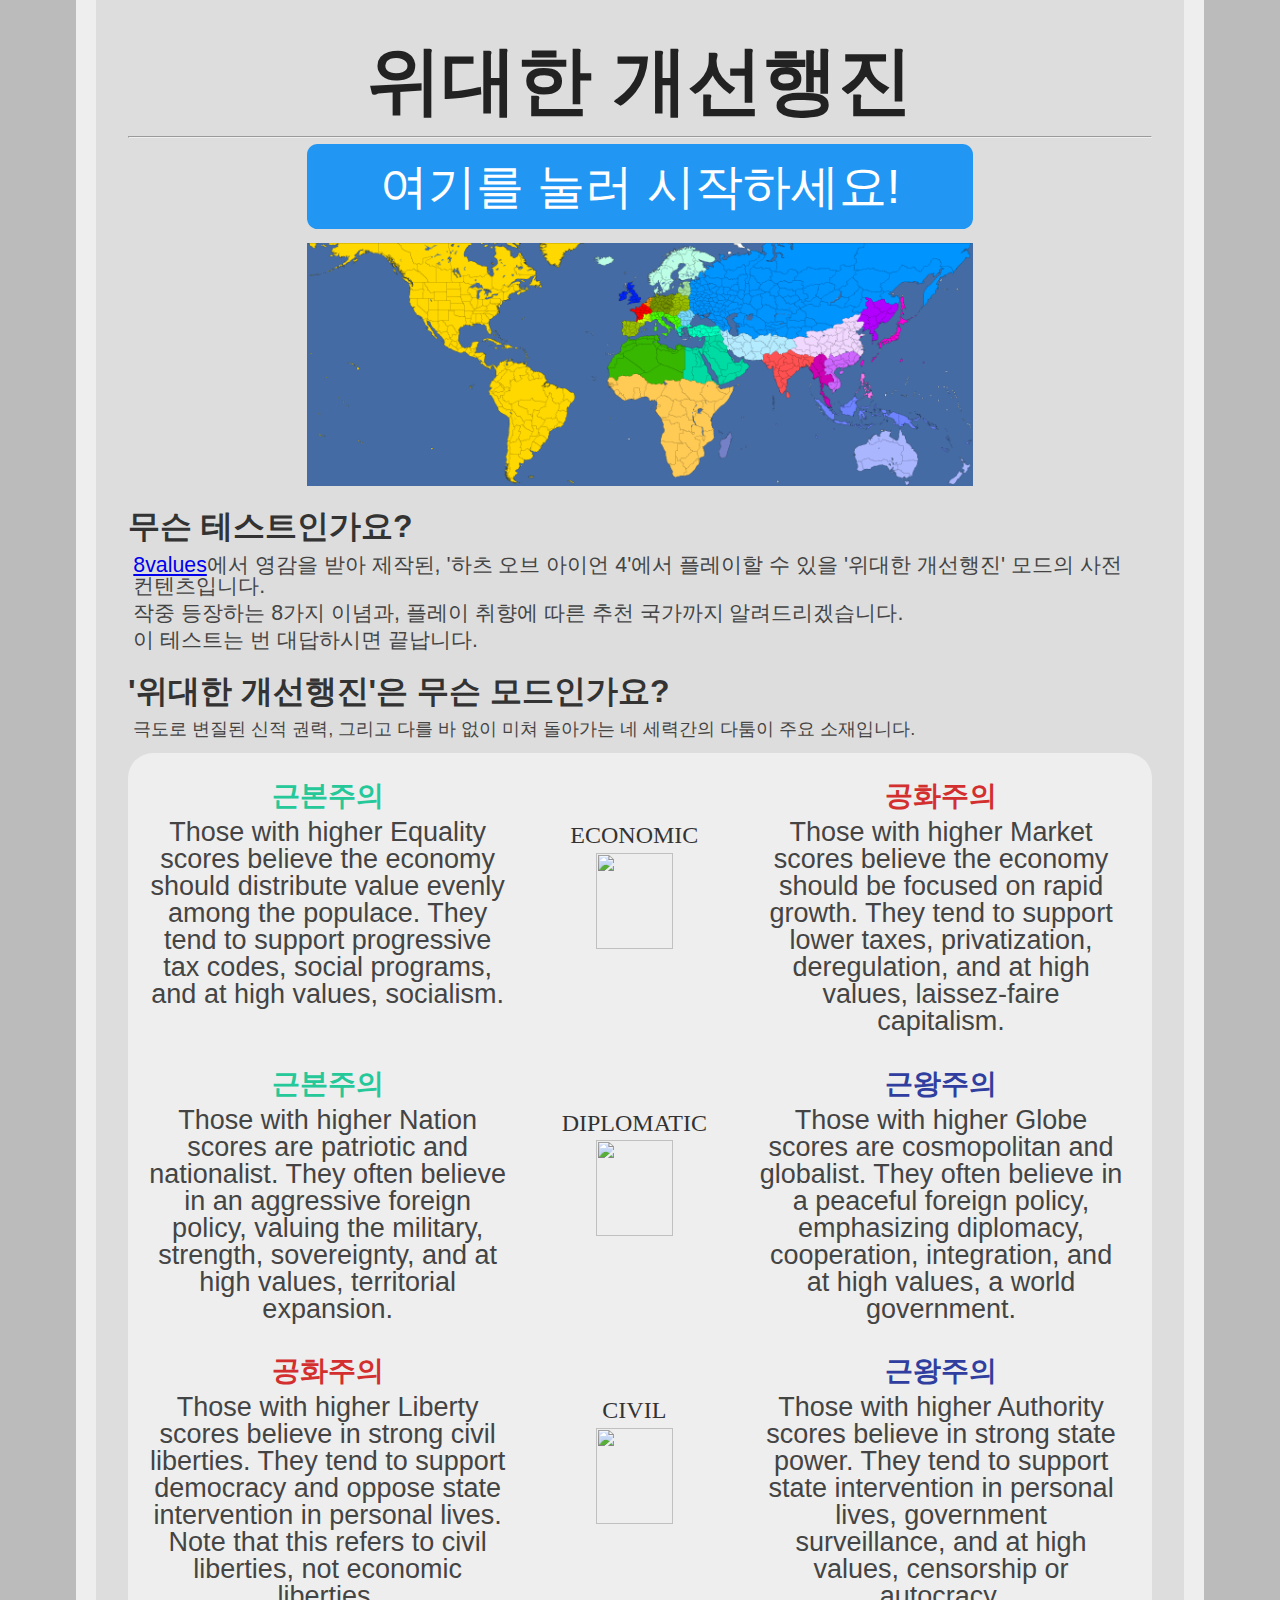
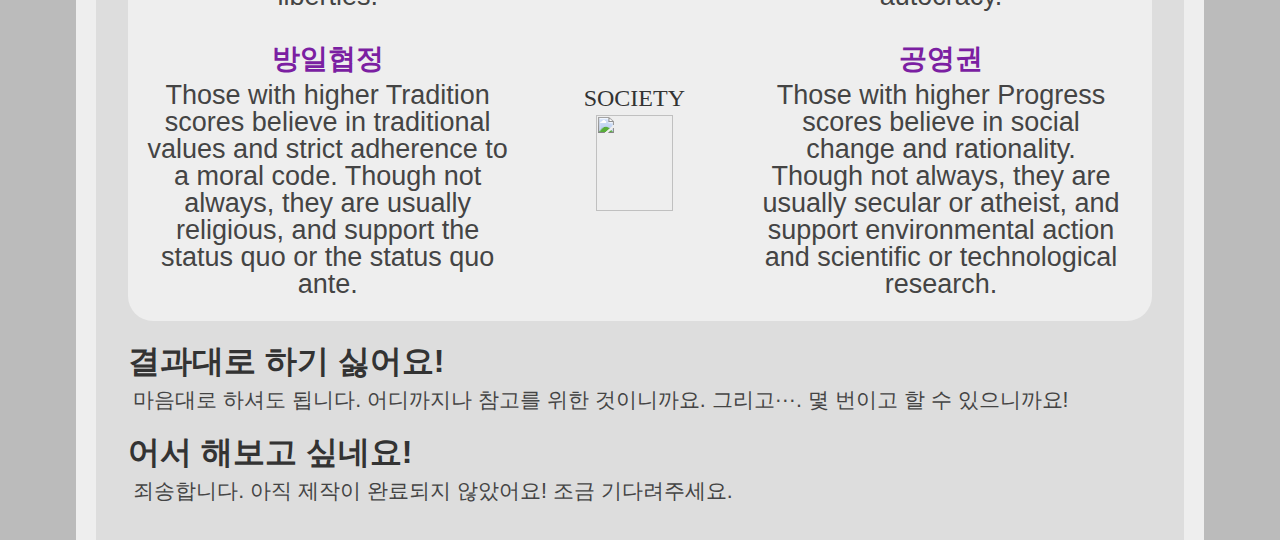
==== index.html @ 9144315d "Update index.html" ====
<head>
<link href="https://fonts.googleapis.com/css?family=Montserrat:300,400,700|Roboto:400,700" rel="stylesheet">
<link href='style.css' rel='stylesheet' type='text/css'>
<title>어떤 세력이 내게 맞을까? - 위대한 개선행진</title>
<link rel="icon" type="x-icon" href="icon.png">
<link rel="shortcut icon" type="x-icon" href="icon.png">
<meta charset="utf-8">
</head>
<body>
<h1>위대한 개선행진</h1>
<hr>
<button class="button" onclick="location.href='instructions.html';" style="font-size:36pt;">여기를 눌러 시작하세요!</button>
<img src="map.png" class="center"></img>

<h2>무슨 테스트인가요?</h2>
<p><a href="https://8values.github.io">8values</a>에서 영감을 받아 제작된, '하츠 오브 아이언 4'에서 플레이할 수 있을 '위대한 개선행진' 모드의 사전 컨텐츠입니다.</p>
<p>작중 등장하는 8가지 이념과, 플레이 취향에 따른 추천 국가까지 알려드리겠습니다.</p>
<p>이 테스트는 <b><u><span id="numOfQuestions"></span></u></b>번 대답하시면 끝납니다.</p>

<h2>'위대한 개선행진'은 무슨 모드인가요?</h2>
    <p style="font-size: 18px;">극도로 변질된 신적 권력, 그리고 다를 바 없이 미쳐 돌아가는 네 세력간의 다툼이 주요 소재입니다.</p>
    <div class="explanation_bg">
        <div class="spacer">
            <div class="explanation_blurb_left">
                <p class="value"><b style="color:#24c899;">근본주의</b></p>
                <p class="blurb-text">
                    Those with higher Equality scores believe the economy should distribute value evenly among the populace. They tend to support progressive tax codes, social programs, and at high values, socialism.
                </p>
            </div>
            <div class="explanation_axis">
                <p class="axis_name">ECONOMIC</p>
                <img class="arrow" src="double_arrow.svg"></img>
            </div>
            <div class="explanation_blurb_right">
                <p class="value"><b style="color:#d32f2f;">공화주의</b></p>
                <p class="blurb-text">
                    Those with higher Market scores believe the economy should be focused on rapid growth. They tend to support lower taxes, privatization, deregulation, and at high values, laissez-faire capitalism.
                </p>
            </div>
        </div>
        <div class="spacer">
            <div class="explanation_blurb_left">
                <p class="value"><b style="color:#24c899;">근본주의</b></p>
                <p class="blurb-text">
                    Those with higher Nation scores are patriotic and nationalist. They often believe in an aggressive foreign policy, valuing the military, strength, sovereignty, and at high values, territorial expansion.
                </p>
            </div>
            <div class="explanation_axis">
                <p class="axis_name">DIPLOMATIC</p>
                <img class="arrow" src="double_arrow.svg"></img>
            </div>
            <div class="explanation_blurb_right">
                <p class="value"><b style="color:#303f9f;">근왕주의</b></p>
                <p class="blurb-text">
                    Those with higher Globe scores are cosmopolitan and globalist. They often believe in a peaceful foreign policy, emphasizing diplomacy, cooperation, integration, and at high values, a world government.
                </p>
            </div>
        </div>
        <div class="spacer">
            <div class="explanation_blurb_left">
                <p class="value"><b style="color:#d32f2f;">공화주의</b></p>
                <p class="blurb-text">
                    Those with higher Liberty scores believe in strong civil liberties. They tend to support democracy and oppose state intervention in personal lives. Note that this refers to civil liberties, not economic liberties.
                </p>
            </div>
            <div class="explanation_axis">
                <p class="axis_name">CIVIL</p>
                <img class="arrow" src="double_arrow.svg"></img>
            </div>
            <div class="explanation_blurb_right">
                <p class="value"><b style="color:#303f9f;">근왕주의</b></p>
                <p class="blurb-text">
                    Those with higher Authority scores believe in strong state power. They tend to support state intervention in personal lives, government surveillance, and at high values, censorship or autocracy.
                </p>
            </div>
        </div>
        <div class="spacer">
            <div class="explanation_blurb_left">
                <p class="value"><b style="color:#7b1fa2;">방일협정</b></p>
                <p class="blurb-text">
                    Those with higher Tradition scores believe in traditional values and strict adherence to a moral code. Though not always, they are usually religious, and support the status quo or the status quo ante.
                </p>
            </div>
            <div class="explanation_axis">
                <p class="axis_name">SOCIETY</p>
                <img class="arrow" src="double_arrow.svg"></img>
            </div>
            <div class="explanation_blurb_right">
                <p class="value"><b style="color:#7b1fa2;">공영권</b></p>
                <p class="blurb-text">
                    Those with higher Progress scores believe in social change and rationality. Though not always, they are usually secular or atheist, and support environmental action and scientific or technological research.
                </p>
            </div>
        </div>
        <br/>
    </div>

<h2>결과대로 하기 싫어요!</h2>
    <p>마음대로 하셔도 됩니다. 어디까지나 참고를 위한 것이니까요. 그리고···. 몇 번이고 할 수 있으니까요!</p>
<h2>어서 해보고 싶네요!</h2>
    <p>죄송합니다. 아직 제작이 완료되지 않았어요! 조금 기다려주세요.</p>


<!-- This is the script for the page itself -->
<script type="application/javascript"src="questions.js"></script>
<script type="text/javascript">
    document.getElementById("numOfQuestions").innerHTML = questions.length;
</script>
</body>
---- style.css ----
@font-face {
    font-family: 'RixYeoljeongdo_Regular';
    src: url('https://cdn.jsdelivr.net/gh/projectnoonnu/noonfonts_2102-01@1.0/RixYeoljeongdo_Regular.woff') format('woff');
    font-weight: normal;
    font-style: normal;
}
@font-face {
    font-family: 'EliceDigitalBaeum_Regular';
    src: url('https://cdn.jsdelivr.net/gh/projectnoonnu/noonfonts_2105_2@1.0/EliceDigitalBaeum_Regular.woff') format('woff');
    font-weight: normal;
    font-style: normal;
}

html {
    background-color: #bbbbbb;
    padding: 0px;
}
body {
    width: 80%;
    min-height: calc(100vh - 4em);
    margin: 0 auto;
    padding: 2em;
    background-color: #dddddd;
    border-color: #eeeeee;
    border-left-style: solid;
    border-right-style: solid;
    border-width: 20px;
}
p {
    color: #444444;
    font-family: 'EliceDigitalBaeum_Regular', sans-serif;
    font-size: 16pt;
    line-height: 1;
    margin: 4pt;
}

p.value {
    margin-top: 22px;
    margin-bottom: 22px;
    text-indent: -16pt;
    margin-left: 20pt;
    font-size: 28px;
    line-height: 2.11666656px;
    font-family: 'RixYeoljeongdo_Regular';
}

p.blurb-text {
    font-size: 27px;
}

p.axis_name {
    margin-top: 50px;
    color: #333333;
    font-size: 24px;
    font-family: 'RixYeoljeongdo_Regular';
}
p.question {
    margin: 16pt auto;
    color: #333333;
    font-family: 'EliceDigitalBaeum_Regular', sans-serif;
    font-weight: normal;
    width: 70%;
    min-width: 500pt;
    min-height: 144pt;
    background-color: #eeeeee;
    padding: 16pt;
    border-radius: 16pt;
    font-size: 36pt;
    display: flex;
    justify-content: center;
    align-items: center;
    text-align: center;

}
h1 {
    color: #222222;
    font-family: 'RixYeoljeongdo_Regular', sans-serif;
    font-size: 56pt;
    text-align: center;
    line-height: 72pt;
    margin-top: 0pt;
    margin-bottom: 0pt;
}
h2 {
    color: #333333;
    font-family: 'RixYeoljeongdo_Regular', sans-serif;
    font-size: 24pt;
    line-height: 36pt;
    margin-top: 12pt;
    margin-bottom: 0pt;
}
li {
    font-size: 16pt;
    text-indent: 16pt;
}
a {
    font-family: inherit;
}
img.center {
    display: block;
    margin: 1em auto;
    width: 50%;
    min-width: 500pt;
}
.spacer {
    display: flex;
}
.spacer > div{
    margin-top: 20px;
    display: inline-block;
    *display: inline; /* For IE7 */
    text-align: center;
}
.button {
    background-color: #2196f3;
    font-family: 'RixYeoljeongdo_Regular', sans-serif;
    border: none;
    border-radius: 8pt;
    color: white;
    padding: 8pt;
    width: 50%;
    min-width: 500pt;
    text-align: center;
    text-decoration: none;
    display: block;
    font-size: 24pt;
    margin: -2px auto;
    cursor: pointer;
}
.button:hover, .button:focus { background: #1687e0; }
.stronglyAgree { background: #1b5e20; }
.stronglyAgree:hover, .stronglyAgree:focus { background: #154a19; }
.agree { background: #4caf50; }
.agree:hover, .agree:focus { background: #29942e; }
.neutral { background: #949494; }
.neutral:hover, .neutral:focus { background: #656565; }
.disagree { background: #f44336; }
.disagree:hover, .disagree:focus { background: #d6271a; }
.stronglyDisagree { background: #b71c1c; }
.stronglyDisagree:hover, .stronglyDisagree:focus { background: #a00e0e; }

.small_button, .small_button_off {
    background-color: #333;
    font-family: 'Montserrat', sans-serif;
    border: none;
    border-radius: 8pt;
    color: white;
    padding: 8pt;
    width: 10%;
    min-width: 100pt;
    text-align: center;
    text-decoration: none;
    display: block;
    font-size: 18pt;
    margin: -2px auto;
    cursor: pointer;
}

.small_button:hover, .small_button:focus {
    background: #222;
}

.small_button_off {
    background-color: #ddd;
    color: #888;
    border: 2px solid #888;
    cursor: not-allowed;
    margin: -4px auto;
}
.arrow {
    width: 60%;
    height: auto;
}
div.explanation_blurb_left {
    vertical-align: top;
    width: 37%;
    margin-left: 1%;
    margin-right: 1%;
}
div.explanation_blurb_right {
    vertical-align: top;
    width: 37%;
    margin-left: 1%;
    margin-right: 1%;
}
div.explanation_axis {
    width: 20.9%;
    vertical-align: top;
}
div.axis {
    width: 100%;
    display: flex;
    align-items: center;
    justify-content: center;
}
div.bar {
    height: 36pt;
    line-height: 36pt;
    padding: 8pt;
    margin-top: 4pt;
    margin-bottom: 4pt;
    border-width: 4px;
    border-right-width: 1px;
    border-top-style: solid;
    border-bottom-style: solid;
    border-color: #222222;
    background-color: #eeeeee;
    display: block;
    width: 50%;
}
div.text-wrapper {
    font-family: 'RixYeoljeongdo_Regular', sans-serif;
    font-size: 36pt;
    line-height: 36pt;
    color: #222222;
    display: inline-block;
}
div.equality {
    background-color: #f44336;
    text-align: left;
    border-right-style: solid;
}
div.wealth {
    background-color: #00897b;
    text-align: right;
    border-left-style: solid;
}
div.liberty {
    background-color: #ffeb3b;
    text-align: left;
    border-right-style: solid;
}
div.authority {
    background-color: #3f51b5;
    text-align: right;
    border-left-style: solid;
}
div.peace {
    background-color: #03a9f4;
    text-align: right;
    border-left-style: solid;
}
div.might {
    background-color: #ff9800;
    text-align: left;
    border-right-style: solid;
}
div.progress {
    background-color: #9c27b0;
    text-align: right;
    border-left-style: solid;
}
div.tradition {
    background-color: #8bc34a;
    text-align: left;
    border-right-style: solid;
}
span.weight-300 {
    font-weight: 300;
}
.explanation_bg {
    background-color: #eeeeee;
    border-radius: 25px;
    margin-top: 15px;
}
#banner {
    border-color: #444444;
    border-style: solid;
    border-width: 2px;
    border-radius: 8pt;
    display: block;
    margin: 8pt;
    margin-left: auto;
    margin-right: auto;
}
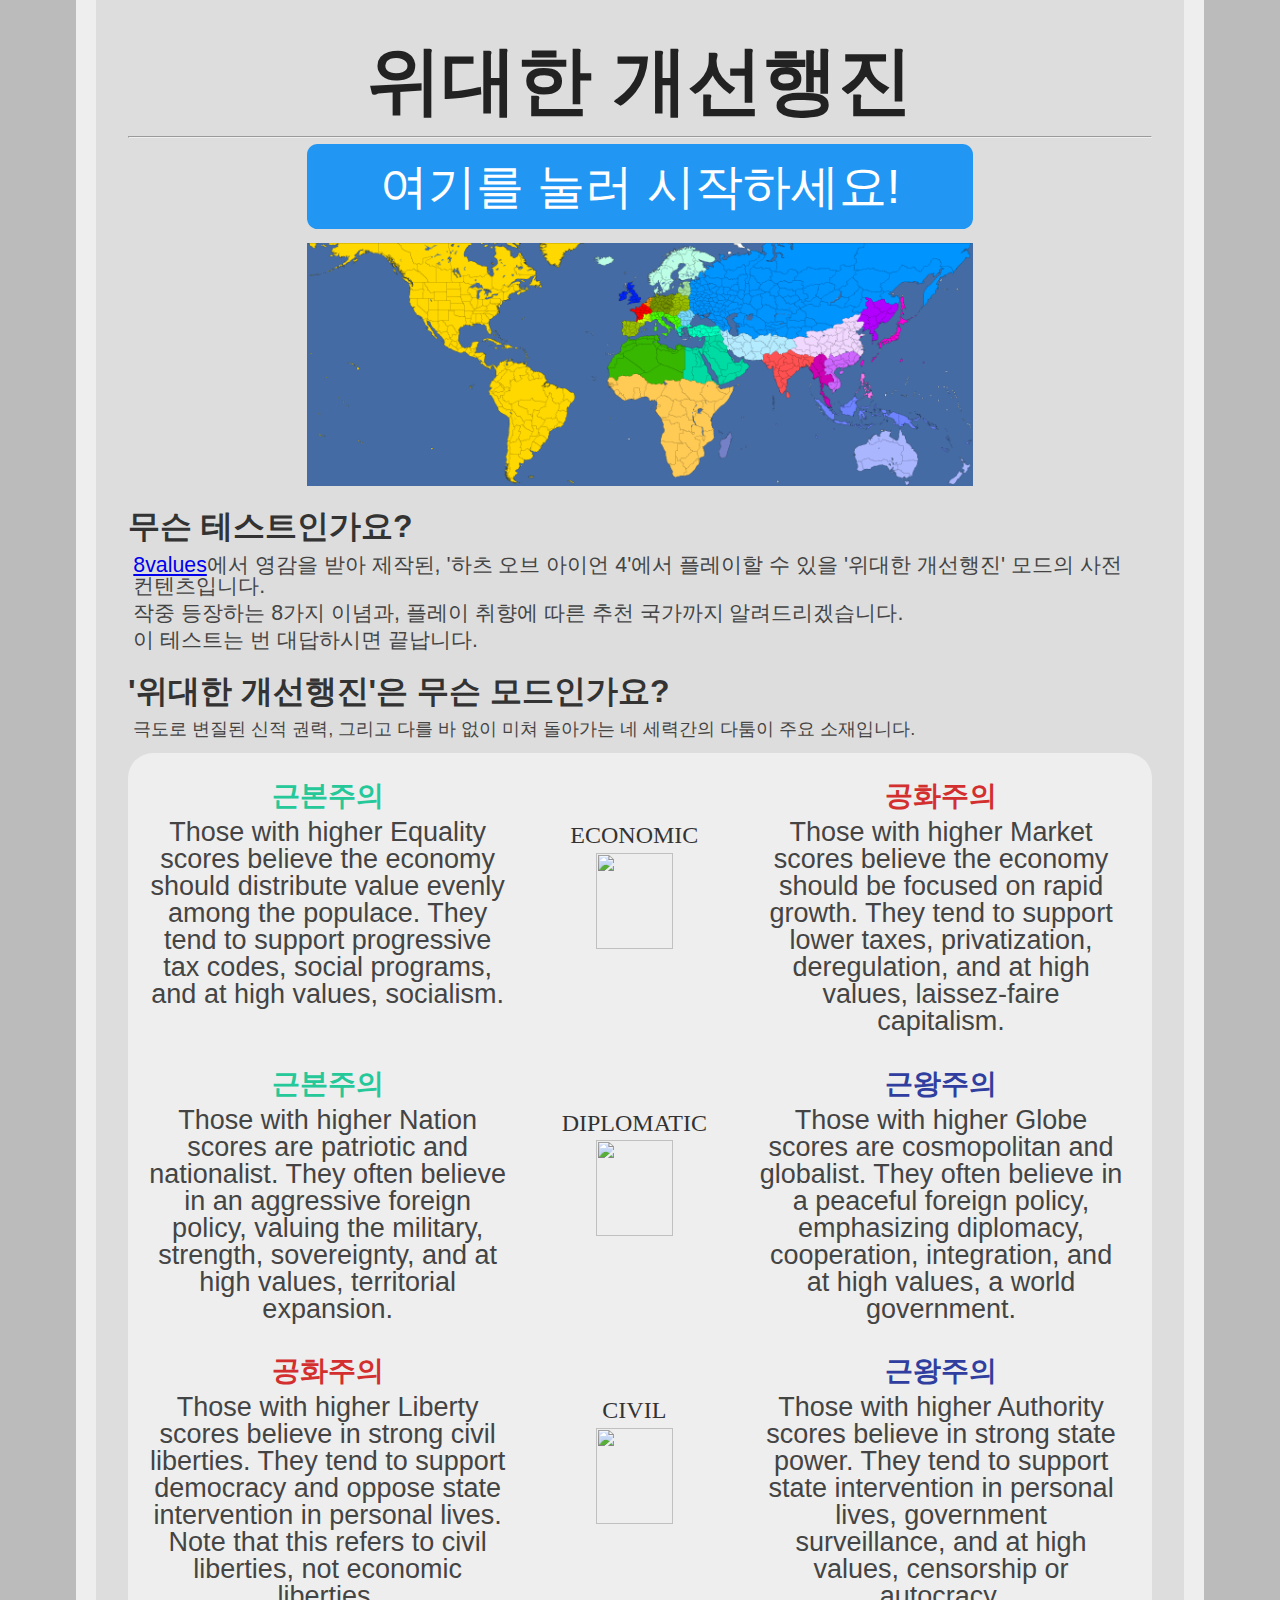
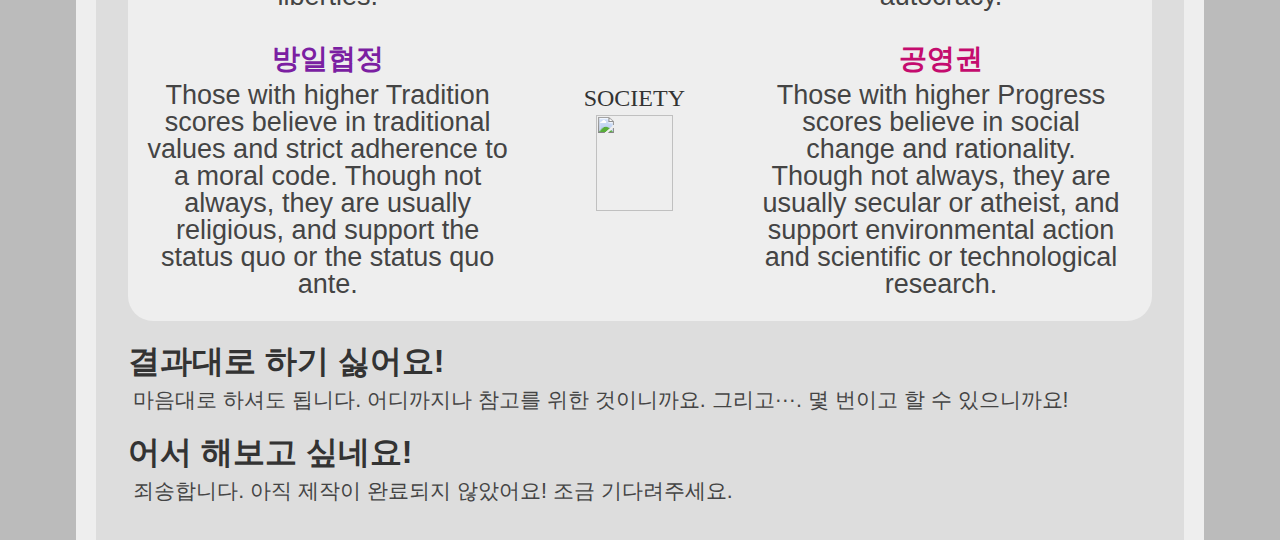
==== commit 6bef2682: "Update index.html" ====
--- a/index.html
+++ b/index.html
@@ -86,7 +86,7 @@
                 <img class="arrow" src="double_arrow.svg"></img>
             </div>
             <div class="explanation_blurb_right">
-                <p class="value"><b style="color:#7b1fa2;">공영권</b></p>
+                <p class="value"><b style="color:#c40c6e;">공영권</b></p>
                 <p class="blurb-text">
                     Those with higher Progress scores believe in social change and rationality. Though not always, they are usually secular or atheist, and support environmental action and scientific or technological research.
                 </p>
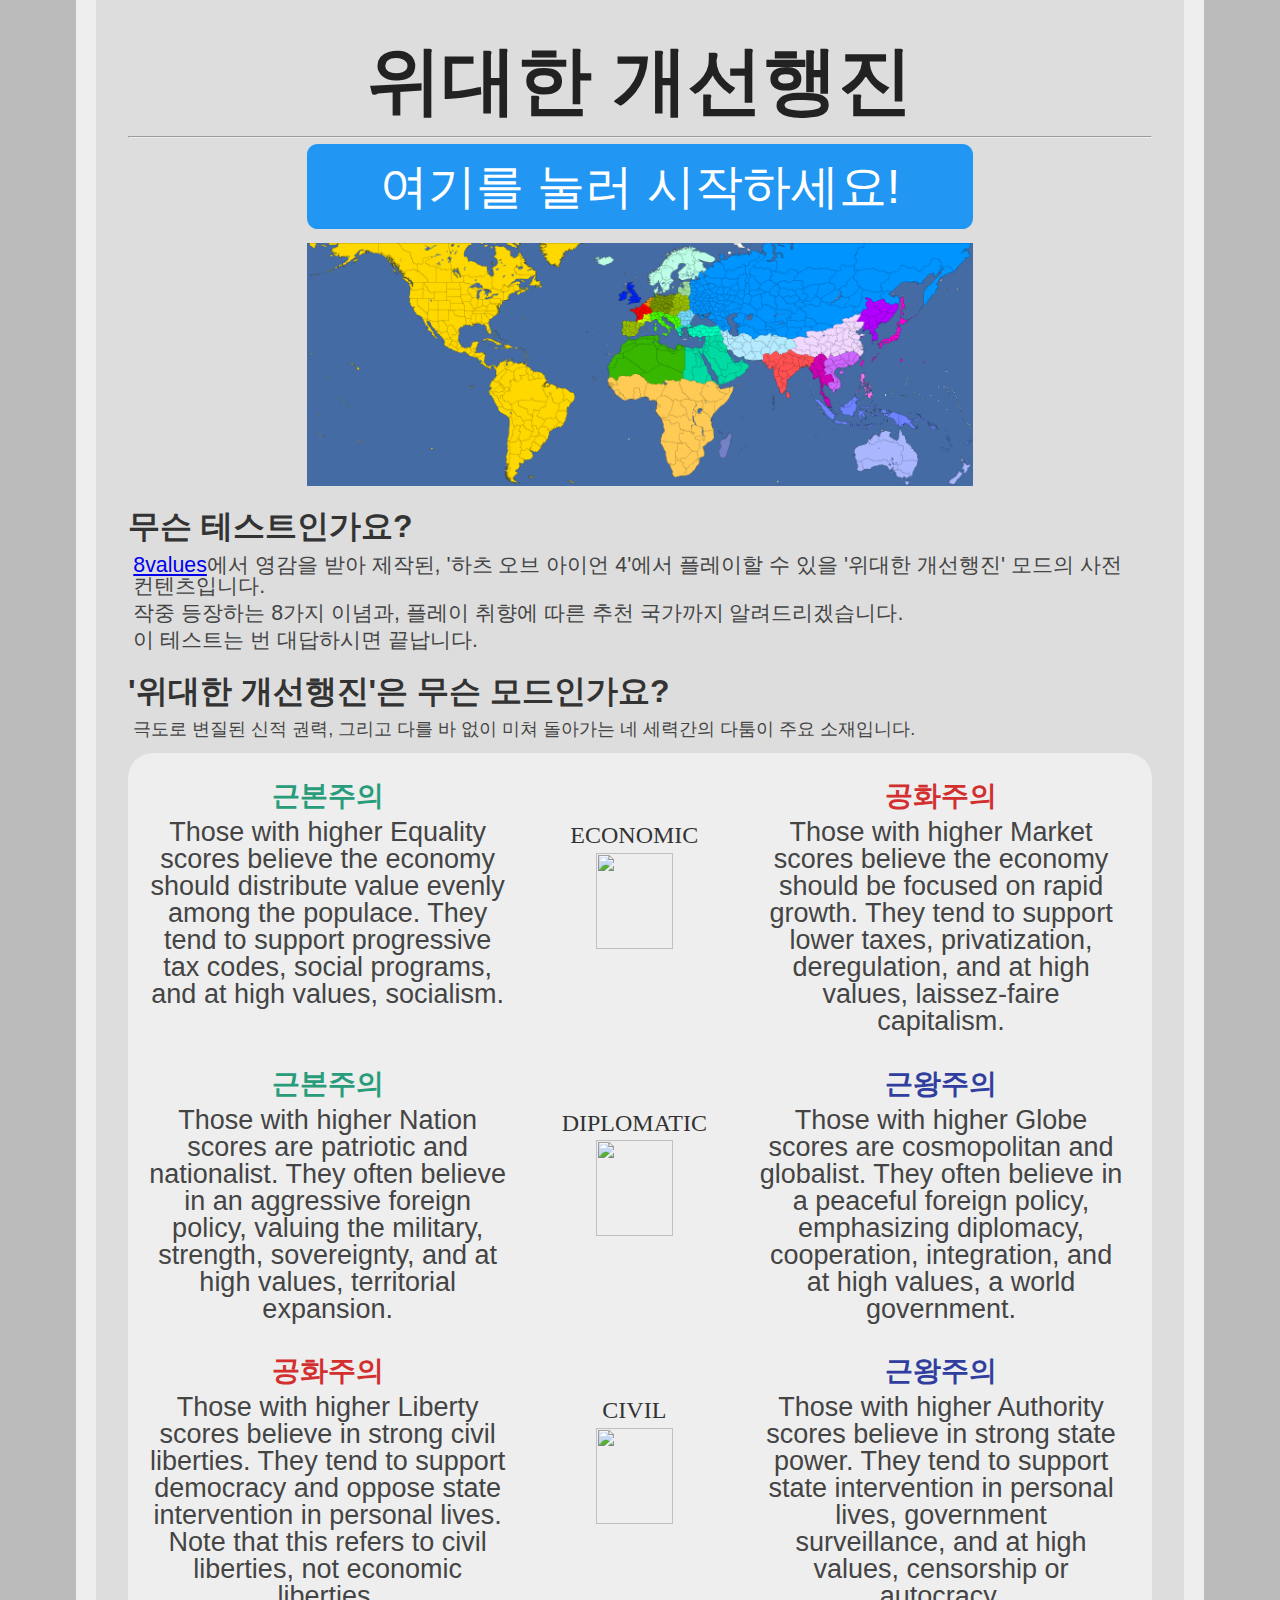
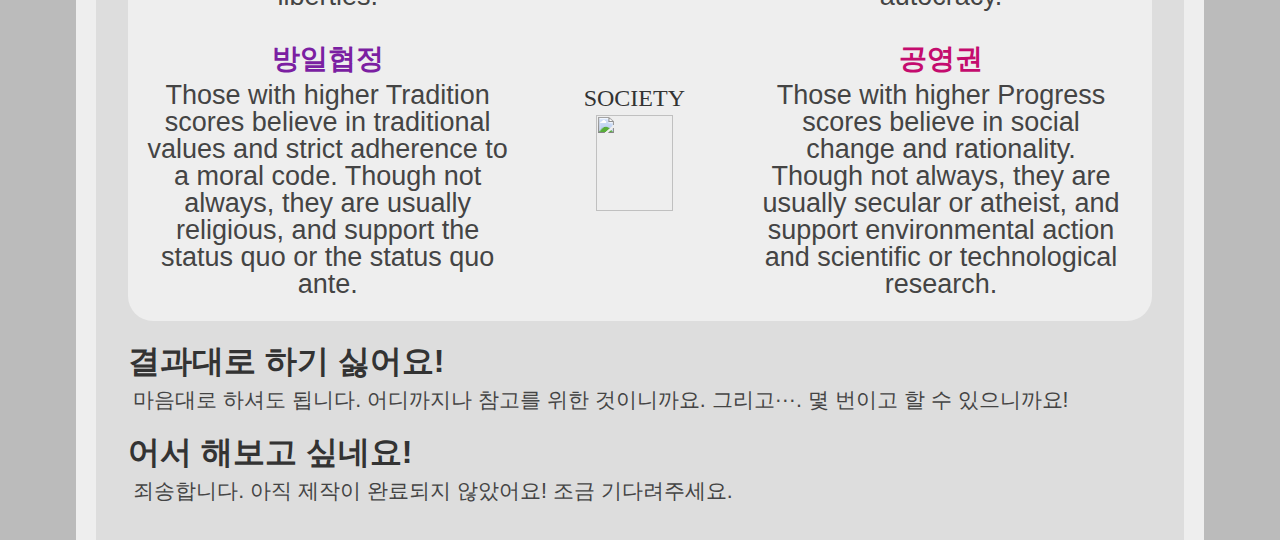
==== commit 0114a262: "Update index.html" ====
--- a/index.html
+++ b/index.html
@@ -22,7 +22,7 @@
     <div class="explanation_bg">
         <div class="spacer">
             <div class="explanation_blurb_left">
-                <p class="value"><b style="color:#24c899;">근본주의</b></p>
+                <p class="value"><b style="color:#289c7b;">근본주의</b></p>
                 <p class="blurb-text">
                     Those with higher Equality scores believe the economy should distribute value evenly among the populace. They tend to support progressive tax codes, social programs, and at high values, socialism.
                 </p>
@@ -40,7 +40,7 @@
         </div>
         <div class="spacer">
             <div class="explanation_blurb_left">
-                <p class="value"><b style="color:#24c899;">근본주의</b></p>
+                <p class="value"><b style="color:#289c7b;">근본주의</b></p>
                 <p class="blurb-text">
                     Those with higher Nation scores are patriotic and nationalist. They often believe in an aggressive foreign policy, valuing the military, strength, sovereignty, and at high values, territorial expansion.
                 </p>
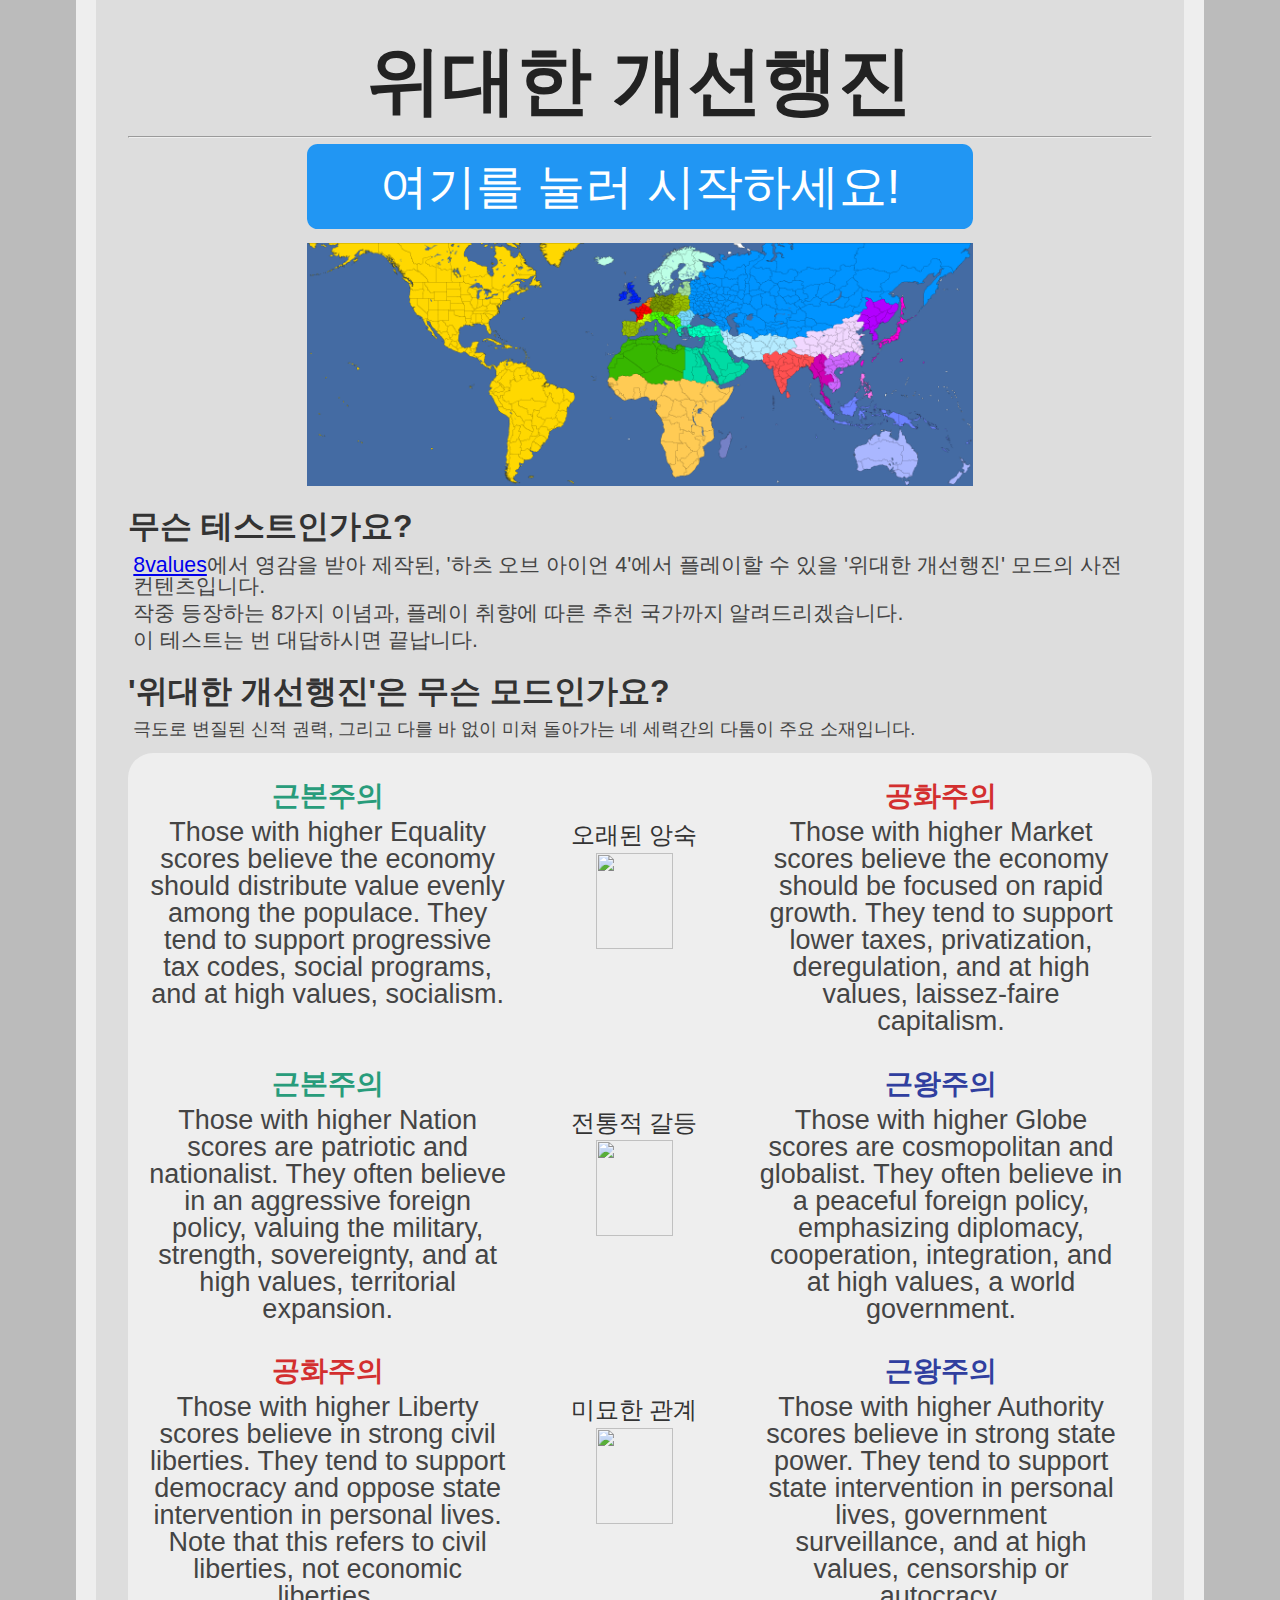
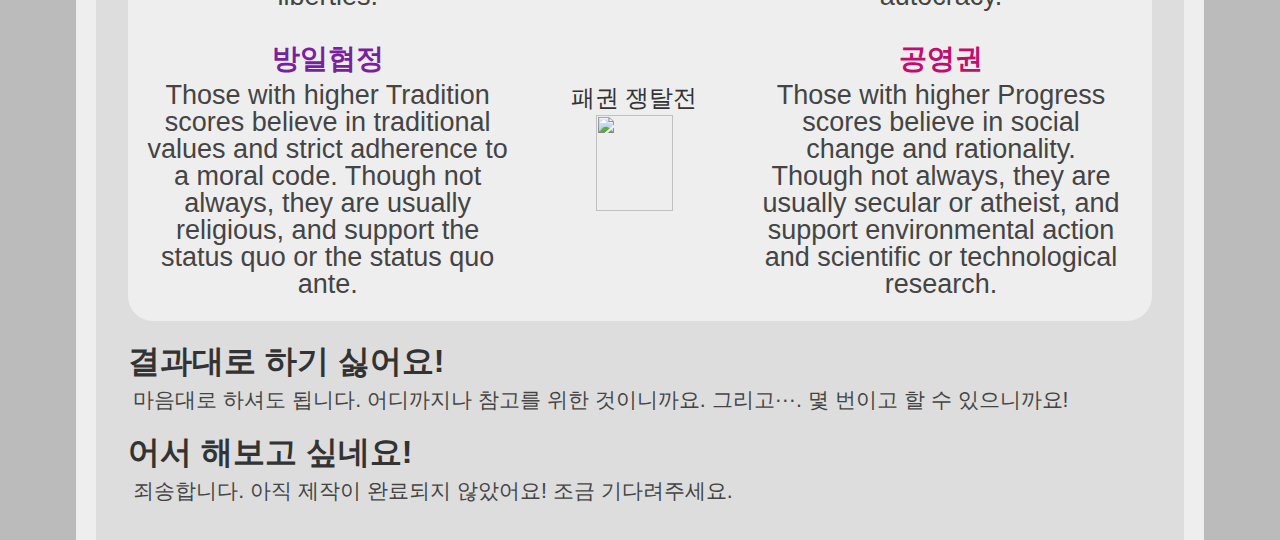
==== commit 4ca2ddb6: "Update index.html" ====
--- a/index.html
+++ b/index.html
@@ -28,8 +28,8 @@
                 </p>
             </div>
             <div class="explanation_axis">
-                <p class="axis_name">ECONOMIC</p>
-                <img class="arrow" src="double_arrow.svg"></img>
+                <p class="axis_name">오래된 앙숙</p>
+                <img class="arrow" src="arrow_red.svg"></img>
             </div>
             <div class="explanation_blurb_right">
                 <p class="value"><b style="color:#d32f2f;">공화주의</b></p>
@@ -46,8 +46,8 @@
                 </p>
             </div>
             <div class="explanation_axis">
-                <p class="axis_name">DIPLOMATIC</p>
-                <img class="arrow" src="double_arrow.svg"></img>
+                <p class="axis_name">전통적 갈등</p>
+                <img class="arrow" src="arrow_red.svg"></img>
             </div>
             <div class="explanation_blurb_right">
                 <p class="value"><b style="color:#303f9f;">근왕주의</b></p>
@@ -64,7 +64,7 @@
                 </p>
             </div>
             <div class="explanation_axis">
-                <p class="axis_name">CIVIL</p>
+                <p class="axis_name">미묘한 관계</p>
                 <img class="arrow" src="double_arrow.svg"></img>
             </div>
             <div class="explanation_blurb_right">
@@ -82,8 +82,8 @@
                 </p>
             </div>
             <div class="explanation_axis">
-                <p class="axis_name">SOCIETY</p>
-                <img class="arrow" src="double_arrow.svg"></img>
+                <p class="axis_name">패권 쟁탈전</p>
+                <img class="arrow" src="arrow_red.svg"></img>
             </div>
             <div class="explanation_blurb_right">
                 <p class="value"><b style="color:#c40c6e;">공영권</b></p>
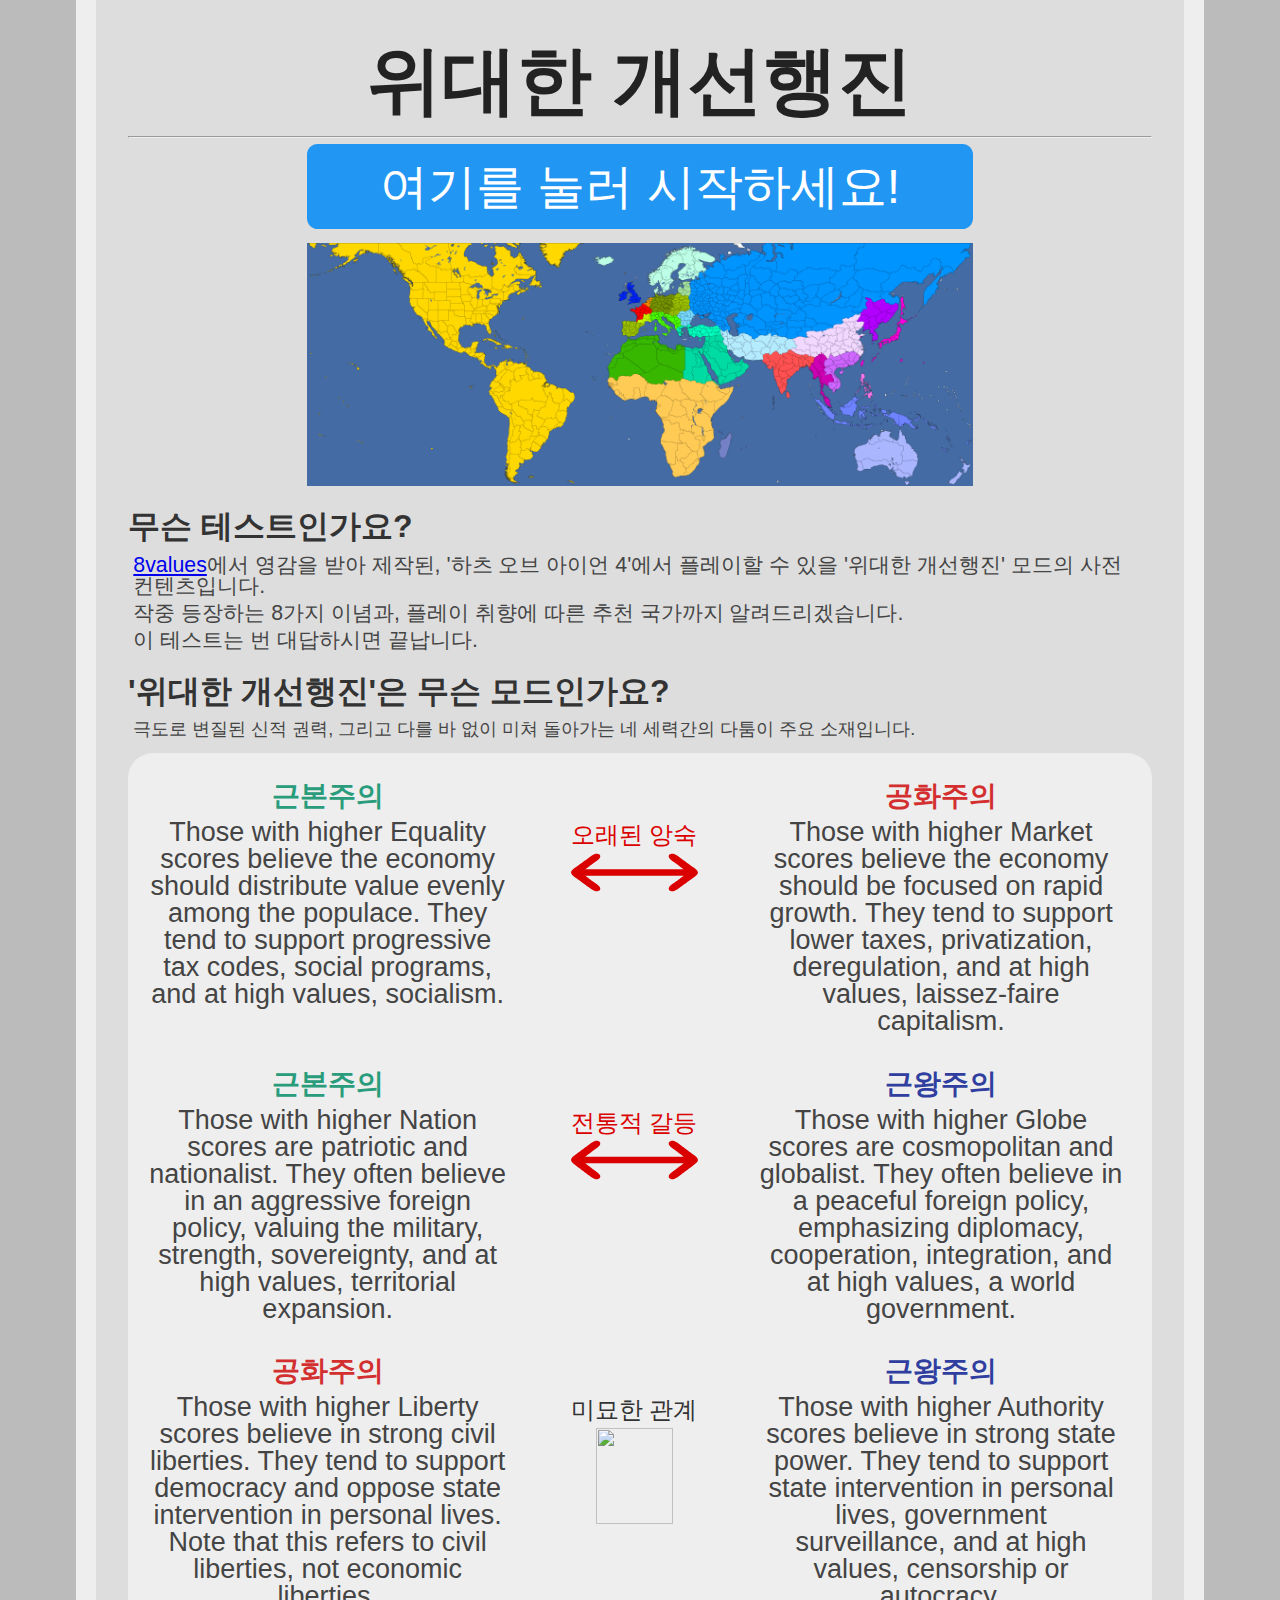
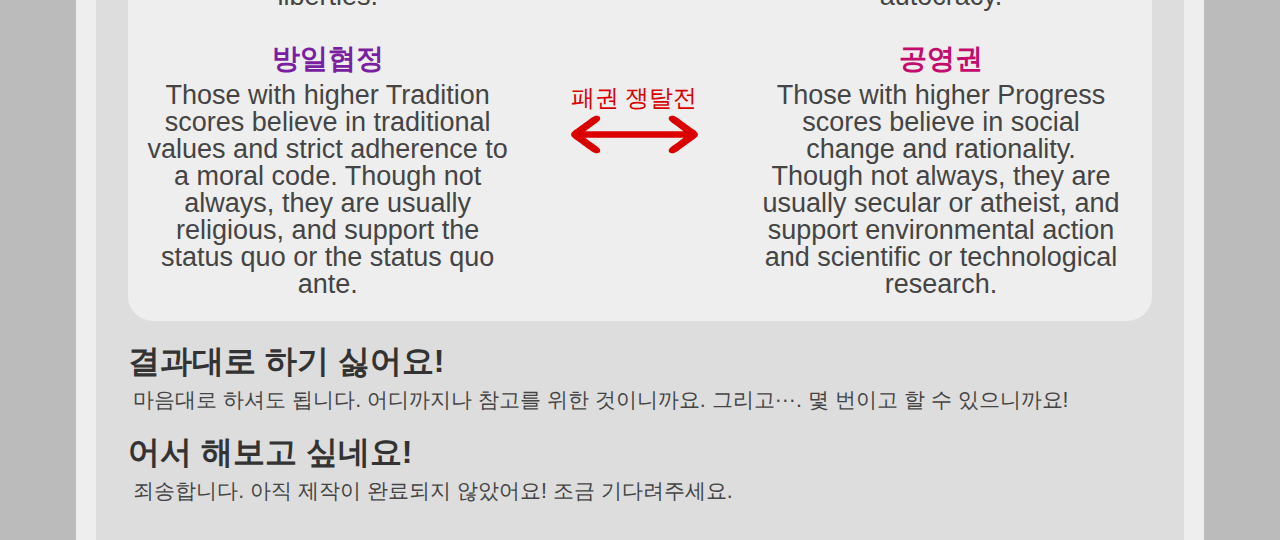
==== commit 1562dd12: "Update index.html" ====
--- a/index.html
+++ b/index.html
@@ -28,7 +28,7 @@
                 </p>
             </div>
             <div class="explanation_axis">
-                <p class="axis_name">오래된 앙숙</p>
+                <p class="axis_name" style="color:#db0000">오래된 앙숙</p>
                 <img class="arrow" src="arrow_red.svg"></img>
             </div>
             <div class="explanation_blurb_right">
@@ -46,7 +46,7 @@
                 </p>
             </div>
             <div class="explanation_axis">
-                <p class="axis_name">전통적 갈등</p>
+                <p class="axis_name" style="color:#db0000">전통적 갈등</p>
                 <img class="arrow" src="arrow_red.svg"></img>
             </div>
             <div class="explanation_blurb_right">
@@ -82,7 +82,7 @@
                 </p>
             </div>
             <div class="explanation_axis">
-                <p class="axis_name">패권 쟁탈전</p>
+                <p class="axis_name" style="color:#db0000">패권 쟁탈전</p>
                 <img class="arrow" src="arrow_red.svg"></img>
             </div>
             <div class="explanation_blurb_right">
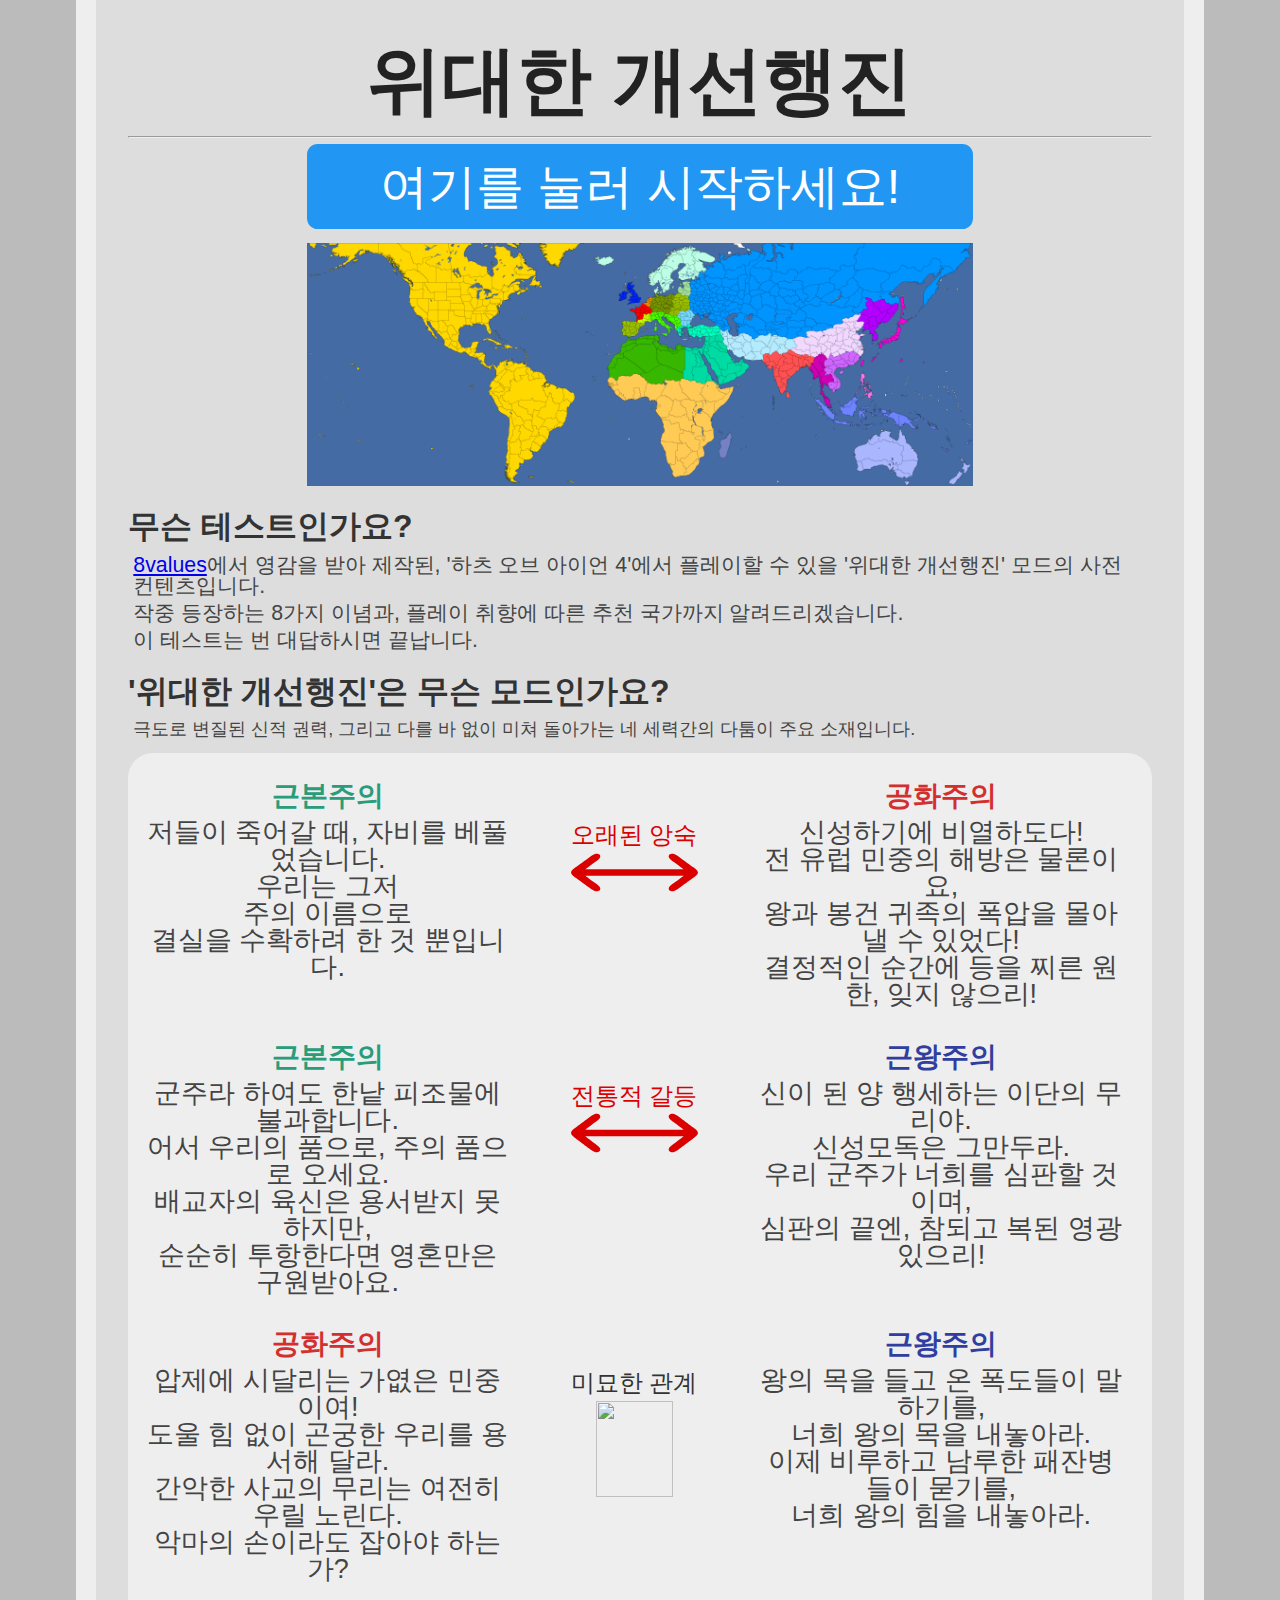
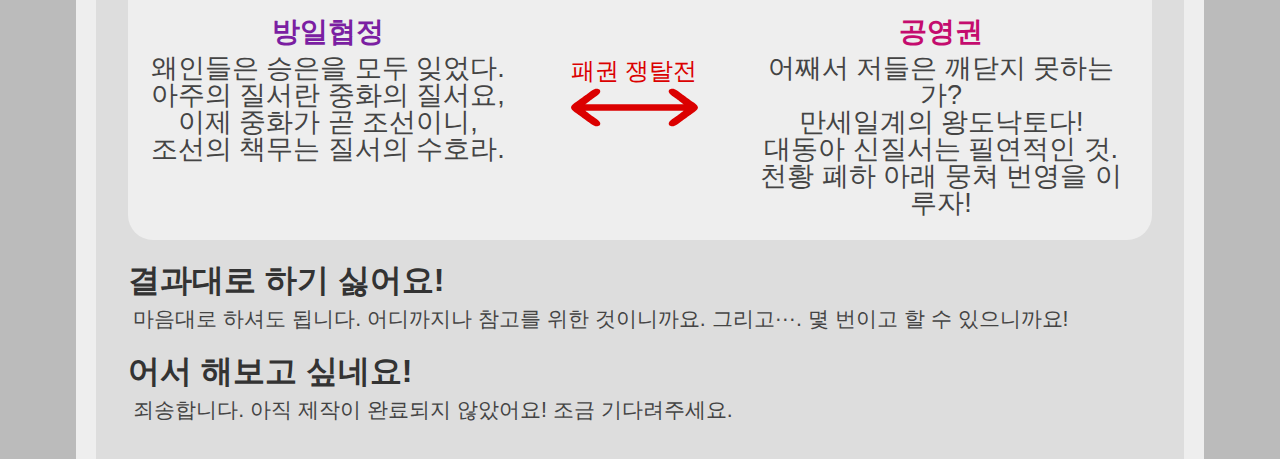
==== commit 9c4d0585: "Update index.html" ====
--- a/index.html
+++ b/index.html
@@ -24,7 +24,10 @@
             <div class="explanation_blurb_left">
                 <p class="value"><b style="color:#289c7b;">근본주의</b></p>
                 <p class="blurb-text">
-                    Those with higher Equality scores believe the economy should distribute value evenly among the populace. They tend to support progressive tax codes, social programs, and at high values, socialism.
+저들이 죽어갈 때, 자비를 베풀었습니다.<br>
+우리는 그저<br>
+주의 이름으로<br>
+결실을 수확하려 한 것 뿐입니다.<br>
                 </p>
             </div>
             <div class="explanation_axis">
@@ -34,7 +37,10 @@
             <div class="explanation_blurb_right">
                 <p class="value"><b style="color:#d32f2f;">공화주의</b></p>
                 <p class="blurb-text">
-                    Those with higher Market scores believe the economy should be focused on rapid growth. They tend to support lower taxes, privatization, deregulation, and at high values, laissez-faire capitalism.
+신성하기에 비열하도다!<br>
+전 유럽 민중의 해방은 물론이요,<br>
+왕과 봉건 귀족의 폭압을 몰아낼 수 있었다!<br>
+결정적인 순간에 등을 찌른 원한, 잊지 않으리!<br>
                 </p>
             </div>
         </div>
@@ -42,7 +48,10 @@
             <div class="explanation_blurb_left">
                 <p class="value"><b style="color:#289c7b;">근본주의</b></p>
                 <p class="blurb-text">
-                    Those with higher Nation scores are patriotic and nationalist. They often believe in an aggressive foreign policy, valuing the military, strength, sovereignty, and at high values, territorial expansion.
+군주라 하여도 한낱 피조물에 불과합니다.<br>
+어서 우리의 품으로, 주의 품으로 오세요.<br>
+배교자의 육신은 용서받지 못하지만,<br>
+순순히 투항한다면 영혼만은 구원받아요.<br>
                 </p>
             </div>
             <div class="explanation_axis">
@@ -52,7 +61,10 @@
             <div class="explanation_blurb_right">
                 <p class="value"><b style="color:#303f9f;">근왕주의</b></p>
                 <p class="blurb-text">
-                    Those with higher Globe scores are cosmopolitan and globalist. They often believe in a peaceful foreign policy, emphasizing diplomacy, cooperation, integration, and at high values, a world government.
+신이 된 양 행세하는 이단의 무리야.<br>
+신성모독은 그만두라.<br>
+우리 군주가 너희를 심판할 것이며,<br>
+심판의 끝엔, 참되고 복된 영광 있으리!<br>
                 </p>
             </div>
         </div>
@@ -60,7 +72,10 @@
             <div class="explanation_blurb_left">
                 <p class="value"><b style="color:#d32f2f;">공화주의</b></p>
                 <p class="blurb-text">
-                    Those with higher Liberty scores believe in strong civil liberties. They tend to support democracy and oppose state intervention in personal lives. Note that this refers to civil liberties, not economic liberties.
+압제에 시달리는 가엾은 민중이여!<br>
+도울 힘 없이 곤궁한 우리를 용서해 달라.<br>
+간악한 사교의 무리는 여전히 우릴 노린다.<br>
+악마의 손이라도 잡아야 하는가?<br>
                 </p>
             </div>
             <div class="explanation_axis">
@@ -70,7 +85,10 @@
             <div class="explanation_blurb_right">
                 <p class="value"><b style="color:#303f9f;">근왕주의</b></p>
                 <p class="blurb-text">
-                    Those with higher Authority scores believe in strong state power. They tend to support state intervention in personal lives, government surveillance, and at high values, censorship or autocracy.
+왕의 목을 들고 온 폭도들이 말하기를,<br>
+너희 왕의 목을 내놓아라.<br>
+이제 비루하고 남루한 패잔병들이 묻기를,<br>
+너희 왕의 힘을 내놓아라.<br>
                 </p>
             </div>
         </div>
@@ -78,7 +96,10 @@
             <div class="explanation_blurb_left">
                 <p class="value"><b style="color:#7b1fa2;">방일협정</b></p>
                 <p class="blurb-text">
-                    Those with higher Tradition scores believe in traditional values and strict adherence to a moral code. Though not always, they are usually religious, and support the status quo or the status quo ante.
+왜인들은 승은을 모두 잊었다.<br>
+아주의 질서란 중화의 질서요,<br>
+이제 중화가 곧 조선이니,<br>
+조선의 책무는 질서의 수호라.<br>
                 </p>
             </div>
             <div class="explanation_axis">
@@ -88,7 +109,10 @@
             <div class="explanation_blurb_right">
                 <p class="value"><b style="color:#c40c6e;">공영권</b></p>
                 <p class="blurb-text">
-                    Those with higher Progress scores believe in social change and rationality. Though not always, they are usually secular or atheist, and support environmental action and scientific or technological research.
+어째서 저들은 깨닫지 못하는가?<br>
+만세일계의 왕도낙토다!<br>
+대동아 신질서는 필연적인 것.<br>
+천황 폐하 아래 뭉쳐 번영을 이루자!<br>
                 </p>
             </div>
         </div>
--- a/style.css
+++ b/style.css
@@ -1,7 +1,7 @@
 @font-face {
     font-family: 'RixYeoljeongdo_Regular';
     src: url('https://cdn.jsdelivr.net/gh/projectnoonnu/noonfonts_2102-01@1.0/RixYeoljeongdo_Regular.woff') format('woff');
-    font-weight: normal;
+    font-weight: 100;
     font-style: normal;
 }
 @font-face {
@@ -273,3 +273,4 @@
     margin-left: auto;
     margin-right: auto;
 }
+strike{color:gray;}
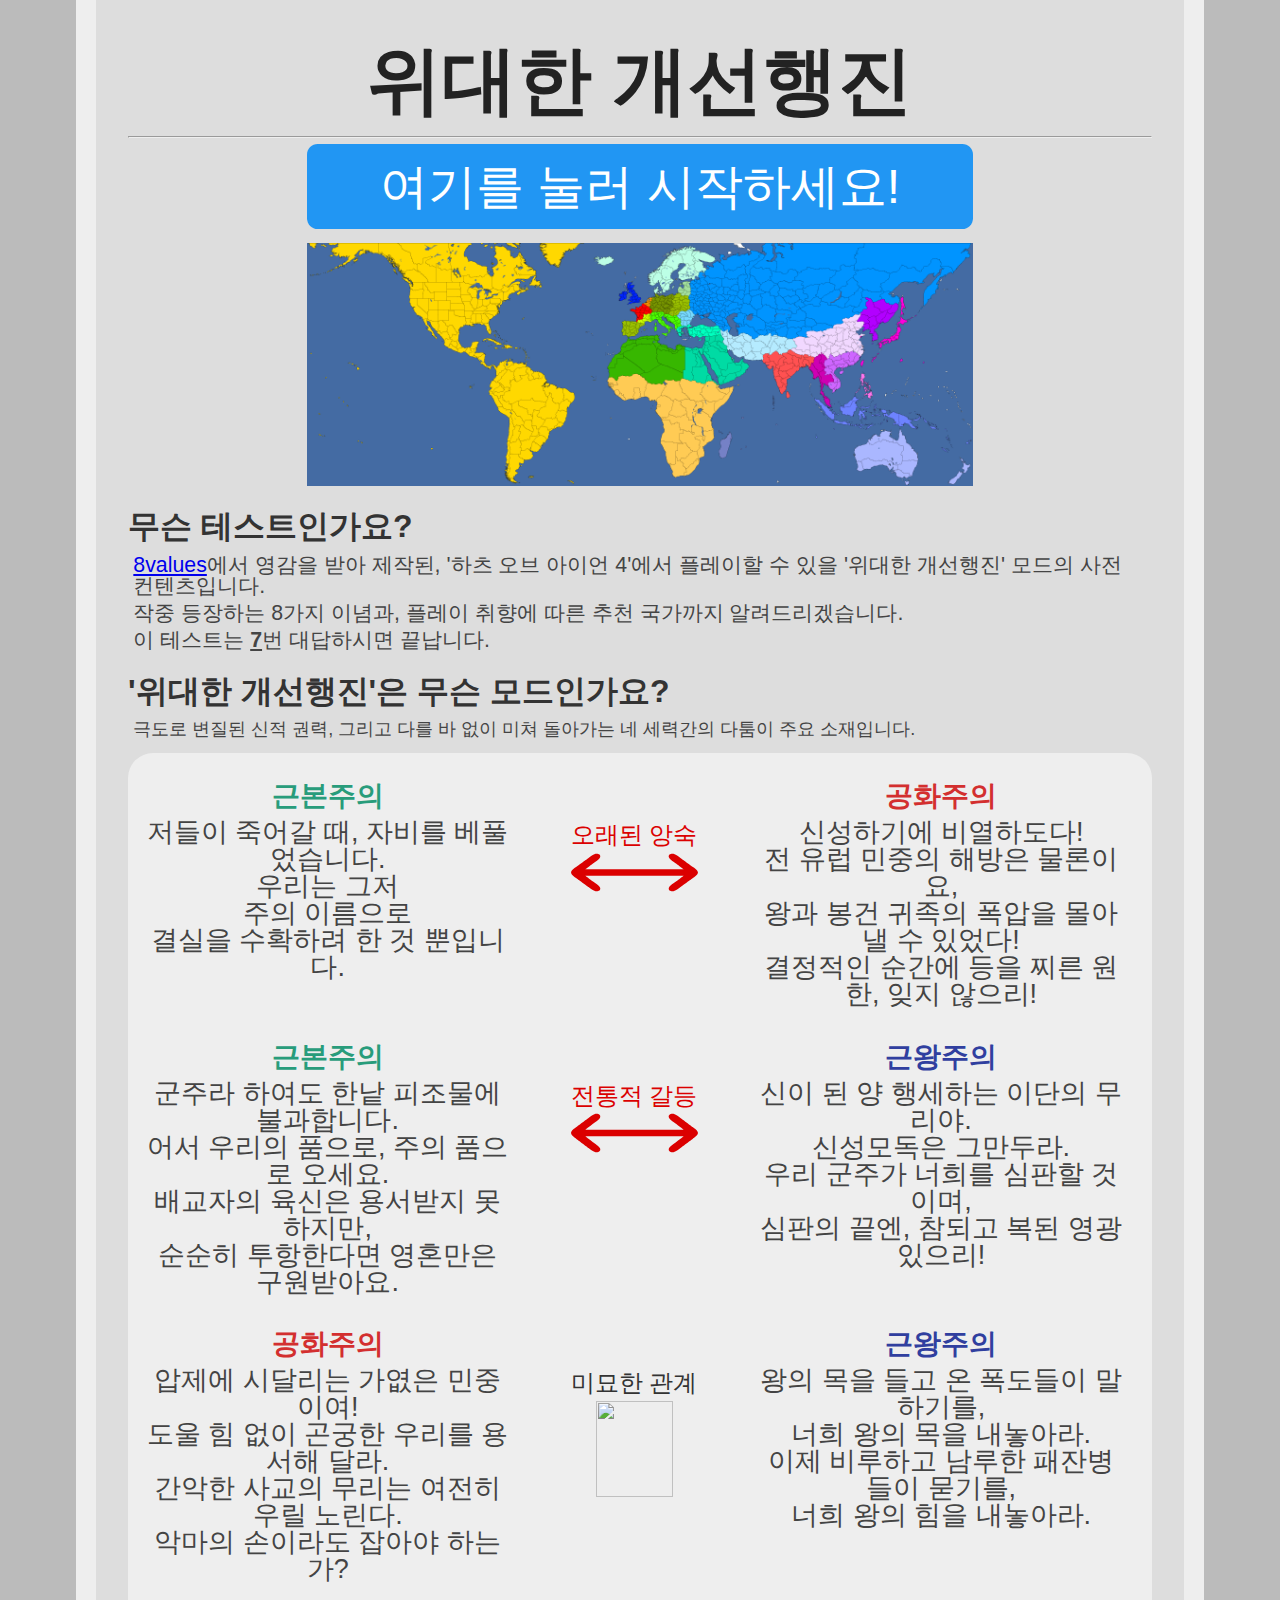
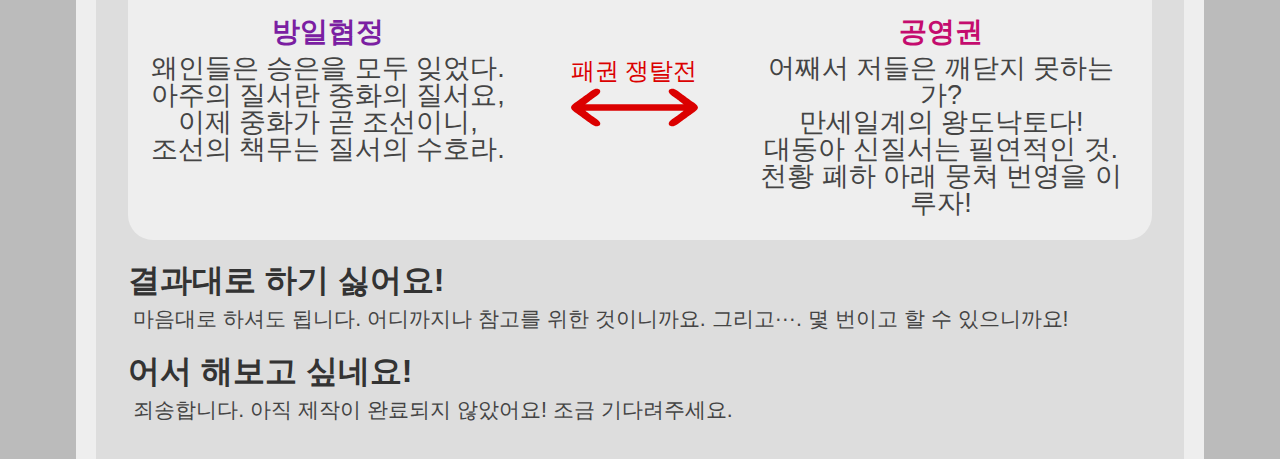
==== commit ba44f0f5: "Update index.html" ====
--- a/index.html
+++ b/index.html
@@ -1,5 +1,4 @@
 <head>
-<link href="https://fonts.googleapis.com/css?family=Montserrat:300,400,700|Roboto:400,700" rel="stylesheet">
 <link href='style.css' rel='stylesheet' type='text/css'>
 <title>어떤 세력이 내게 맞을까? - 위대한 개선행진</title>
 <link rel="icon" type="x-icon" href="icon.png">
--- a/style.css
+++ b/style.css
@@ -99,8 +99,8 @@
 img.center {
     display: block;
     margin: 1em auto;
-    width: 50%;
-    min-width: 500pt;
+    width: 100%;
+    max-width: 500pt;
 }
 .spacer {
     display: flex;
@@ -118,8 +118,8 @@
     border-radius: 8pt;
     color: white;
     padding: 8pt;
-    width: 50%;
-    min-width: 500pt;
+    width: 100%;
+    max-width: 500pt;
     text-align: center;
     text-decoration: none;
     display: block;
